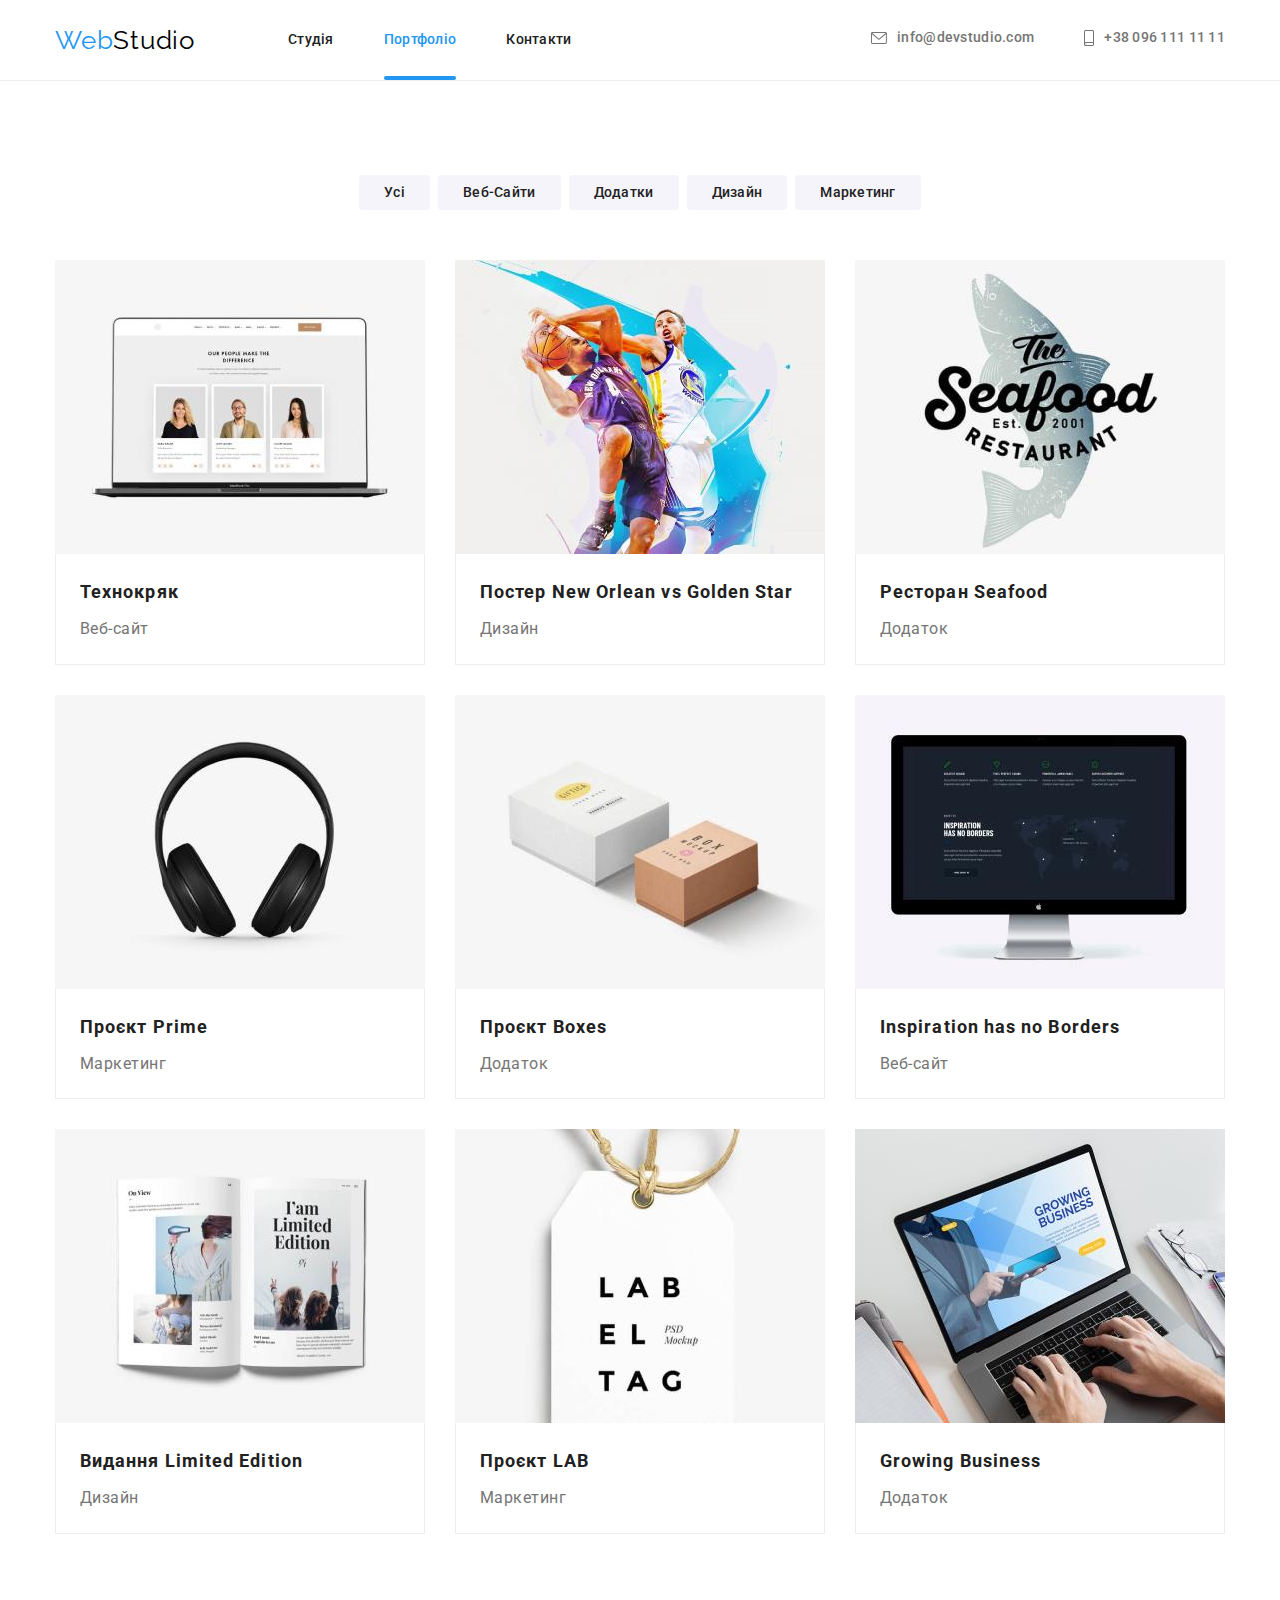
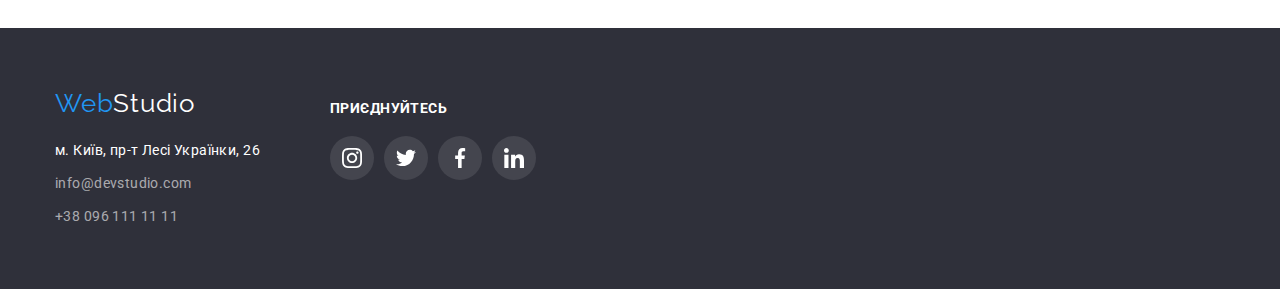
==== portfolio.html @ 1dca043f "previous" ====
<!DOCTYPE html>
<html lang="uk">
  <head>
    <meta charset="UTF-8" />
    <meta http-equiv="X-UA-Compatible" content="IE=edge" />
    <meta name="viewport" content="width=device-width, initial-scale=1.0" />
    <link rel="preconnect" href="https://fonts.googleapis.com" />
    <link rel="preconnect" href="https://fonts.gstatic.com" crossorigin />
    <link
      href="https://fonts.googleapis.com/css2?family=Raleway:wght@700&family=Roboto:wght@400;500;700;900&display=swap"
      rel="stylesheet"
    />
    <link
      rel="stylesheet"
      href="https://cdnjs.cloudflare.com/ajax/libs/modern-normalize/1.1.0/modern-normalize.min.css"
    />
    <link rel="stylesheet" href="./css/styles.css" />
    <title>Портфоліо</title>
  </head>
  <body>
    <header class="header">
      <div class="container">
        <nav class="main-nav">
          <a href="./index.html" class="header-logo"
            >Web<span class="logo-header">Studio</span></a
          >
          <ul class="header-list list-none">
            <li class="item">
              <a href="./index.html" class="header-link">Студія</a>
            </li>
            <li class="item">
              <a href="./portfolio.html" class="header-link current"
                >Портфоліо</a
              >
            </li>
            <li class="item"><a href="" class="header-link">Контакти</a></li>
          </ul>
          <ul class="navigation-list list-none">
            <li class="nav-item item">
              <a href="mailto:info@devstudio.com" class="nav-link">
                <svg width="16" height="12" class="nav-icons">
                  <use href="./images/icons.svg#icon-envelope"></use></svg
                >info@devstudio.com</a
              >
            </li>
            <li class="nav-item item">
              <a href="tel:+380961111111" class="nav-link">
                <svg width="10" height="16" class="nav-icons">
                  <use href="./images/icons.svg#icon-smartphone"></use></svg
                >+38 096 111 11 11</a
              >
            </li>
          </ul>
        </nav>
      </div>
    </header>
    <main class="portfolio-main">
      <section class="port-section section">
        <div class="container">
          <ul class="section-buttons list-none">
            <li class="item">
              <button type="button" class="section-button">Усі</button>
            </li>
            <li class="item">
              <button type="button" class="section-button">Веб-Сайти</button>
            </li>
            <li class="item">
              <button type="button" class="section-button">Додатки</button>
            </li>
            <li class="item">
              <button type="button" class="section-button">Дизайн</button>
            </li>
            <li class="item">
              <button type="button" class="section-button">Маркетинг</button>
            </li>
          </ul>
          <ul class="section-list list-none">
            <li class="item">
              <div class="card-thumb">
                  <img src="./images/img5.jpg" alt="ноутбук з сайтом" width="370" />
                  <div class="overlay"><p>Ресурс пропонує комплексні пропозиції з різним рівнем функціоналу та сервісів. Все це дозволить відвідувачу отримати вичерпні відомості про компанію чи приватну особу.</p>
                  </div>
                </div>
                <div class="card-content">
                  <h3>Технокряк</h3>
                  <p class="text" >Веб-сайт</p>
                </div>
            </li>
            <li class="item">
              <div class="card-thumb">
                <img src="./images/img6.jpg" alt="постер з волейболістами" width="370" />
                <div class="overlay"><p>Ресурс пропонує комплексні пропозиції з різним рівнем функціоналу та сервісів. Все це дозволить відвідувачу отримати вичерпні відомості про компанію чи приватну особу.</p>
                </div>
              </div>
                <div class="card-content">
                  <h3>Постер <span lang="en">New Orlean vs Golden Star</span></h3>
                  <p class="text" >Дизайн</p>
                </div>
            </li>
            <li class="item">
              <div class="card-thumb">
                <img src="./images/img7.jpg" alt="логотип ресторану" width="370" />
                <div class="overlay"><p>Ресурс пропонує комплексні пропозиції з різним рівнем функціоналу та сервісів. Все це дозволить відвідувачу отримати вичерпні відомості про компанію чи приватну особу.</p>
                </div>
              </div>
                <div class="card-content">
                  <h3>Ресторан <span lang="en">Seafood</span></h3>
                  <p class="text" >Додаток</p>
                </div>
            </li>
            <li class="item">
              <div class="card-thumb">
                <img src="./images/img8.jpg" alt="навушники" width="370" />
                <div class="overlay"><p>Ресурс пропонує комплексні пропозиції з різним рівнем функціоналу та сервісів. Все це дозволить відвідувачу отримати вичерпні відомості про компанію чи приватну особу.</p>
                </div>
              </div>
                <div class="card-content">
                  <h3>Проєкт <span lang="en">Prime</span></h3>
                  <p class="text" >Маркетинг</p>
                </div>
            </li>
            <li class="item">
              <div class="card-thumb">
                <img src="./images/img9.jpg" alt="коробки" width="370" />
                <div class="overlay"><p>Ресурс пропонує комплексні пропозиції з різним рівнем функціоналу та сервісів. Все це дозволить відвідувачу отримати вичерпні відомості про компанію чи приватну особу.</p>
                </div>
              </div>
                <div class="card-content">
                  <h3>Проєкт <span lang="en">Boxes</span></h3>
                  <p class="text" >Додаток</p>
                </div>
            </li>
            <li class="item">
              <div class="card-thumb">
                <img src="./images/img10.jpg" alt="монітор" width="370" />
                <div class="overlay"><p>Ресурс пропонує комплексні пропозиції з різним рівнем функціоналу та сервісів. Все це дозволить відвідувачу отримати вичерпні відомості про компанію чи приватну особу.</p>
                </div>
              </div>
                <div class="card-content">
                  <h3><span lang="en">Inspiration has no Borders</span></h3>
                  <p class="text" >Веб-сайт</p>
                </div>
            </li>
            <li class="item">
              <div class="card-thumb">
                <img src="./images/img11.jpg" alt="книга" width="370" />
                <div class="overlay"><p>Ресурс пропонує комплексні пропозиції з різним рівнем функціоналу та сервісів. Все це дозволить відвідувачу отримати вичерпні відомості про компанію чи приватну особу.</p>
                </div>
              </div>
                <div class="card-content">
                  <h3>Видання <span lang="en">Limited Edition</span></h3>
                  <p class="text" >Дизайн</p>
                </div>
            </li>
            <li class="item">
              <div class="card-thumb">
                <img src="./images/img12.jpg" alt="бірка" width="370" />
                <div class="overlay"><p>Ресурс пропонує комплексні пропозиції з різним рівнем функціоналу та сервісів. Все це дозволить відвідувачу отримати вичерпні відомості про компанію чи приватну особу.</p>
                </div>
              </div>
                <div class="card-content">
                  <h3>Проєкт <span lang="en">LAB</span></h3>
                  <p class="text" >Маркетинг</p>
                </div>
            </li>
            <li class="item">
              <div class="card-thumb">
                <img src="./images/img13.jpg" alt="ноутбук зі слайдом" width="370" />
                <div class="overlay"><p>Ресурс пропонує комплексні пропозиції з різним рівнем функціоналу та сервісів. Все це дозволить відвідувачу отримати вичерпні відомості про компанію чи приватну особу.</p>
                </div>
              </div>
                <div class="card-content">
                  <h3><span lang="en">Growing Business</span></h3>
                  <p class="text" >Додаток</p>
                </div>
            </li>
          </ul>
        </div>
      </section>
    </main>
    <footer class="footer">
      <div class="container flex-container">
        <div class="adress-div">
          <a href="./index.html" class="footer-logo"
            >Web<span class="logo-footer">Studio</span></a
          >
          <address class="adress">
            <ul class="adress-list list-none">
              <li class="item">
                <a
                  href="https://goo.gl/maps/jvyQEoxhQixPXmaCA"
                  target="_blank"
                  rel="noopener norederrer nofollow"
                  class="adress-map"
                  >м. Київ, пр-т Лесі Українки, 26<br
                /></a>
              </li>
              <li class="item">
                <a href="mailto:info@devstudio.com" class="adress-contact"
                  >info@devstudio.com</a
                ><br />
              </li>
              <li class="item">
                <a href="tel:+380961111111" class="adress-contact"
                  >+38 096 111 11 11</a
                >
              </li>
            </ul>
          </address>
        </div>
        <div class="footer-soc-container">
          <h3 class="footer-title">Приєднуйтесь</h3>
          <ul class="footer-soc-list list-none">
            <li class="footer-soc-item">
              <a href="" class="footer-soc-link"
                ><svg width="20" height="20" class="footer-soc-icons">
                  <use href="./images/icons.svg#icon-instagram"></use></svg
              ></a>
            </li>
            <li class="footer-soc-item">
              <a href="" class="footer-soc-link"
                ><svg width="20" height="20" class="footer-soc-icons">
                  <use href="./images/icons.svg#icon-twitter"></use></svg
              ></a>
            </li>
            <li class="footer-soc-item">
              <a href="" class="footer-soc-link"
                ><svg width="20" height="20" class="footer-soc-icons">
                  <use href="./images/icons.svg#icon-facebook"></use></svg
              ></a>
            </li>
            <li class="footer-soc-item">
              <a href="" class="footer-soc-link"
                ><svg width="20" height="20" class="footer-soc-icons">
                  <use href="./images/icons.svg#icon-linkedin"></use></svg
              ></a>
            </li>
          </ul>
        </div>
      </div>
    </footer>
  </body>
</html>
---- css/styles.css ----
body {
  font-family: "Roboto", "Raleway", sans-serif;
  color: #212121;
  background-color: var(--first-color);
}

:root {
  --first-color: #ffffff;
  --second-color: #212121;
  --third-color: #757575;
  --fourth-color: #2196f3;
  --fifth-color: #2f303a;
  --sixth-color: #f5f4fa;
  --seventh-color: #afb1b8;
  --section-list-gap: 30px;
}

p,
h1,
h2,
h3,
h4 {
  margin: 0px;
}

ul,
ol {
  margin: 0px;
  padding-left: 0px;
}

img {
  display: block;
  max-width: 100%;
  height: auto;
}

.container {
  width: 1200px;
  margin: 0 auto;
  padding: 0px 15px;
}

.hero-container {
  max-width: 1600px;
  margin-left: auto;
  margin-right: auto;
  padding: 200px 0px;
  background-image: linear-gradient(
      rgba(47, 48, 58, 0.4),
      rgba(47, 48, 58, 0.4)
    ),
    url(../images/hero.jpg);
  background-repeat: no-repeat;
  background-size: cover;
  background-position: center;
}

.section {
  padding-top: 94px;
  padding-bottom: 94px;
  background-color: #ffffff;
}

.backdrop {
  position: fixed;
  top: 0;
  left: 0;
  width: 100%;
  height: 100%;
  background-color: rgba(0, 0, 0, 0.2);
  opacity: 1;
  transition: opacity 750ms cubic-bezier(0.4, 0, 0.2, 1);
  
  

}

.backdrop.is-hidden  {
  opacity: 0;
  pointer-events: none;
  
}

.backdrop.is-hidden .modal {
  transform: translate(-50%, -50%) scale(0.9);
}

.modal {
  position: absolute;
  top: 50%;
  left: 50%;
  transform: translate(-50%, -50%) scale(1);

  min-width: 528px;
  min-height: 581px;
  background-color: var(--first-color);
  transition-property: scale;
  transition-duration: 750ms;
  transition-timing-function: cubic-bezier(0.4, 0, 0.2, 1);
 
}




.backdrop-button {
  position: absolute;
  top: 8px;
  right: 8px;
  display: flex;
  align-items: center;
  justify-content: center;
  width: 30px;
  height: 30px;
  background: #FFFFFF;
  border: 1px solid rgba(0, 0, 0, 0.1);
  border-radius: 50%;
  cursor: pointer;


}


.close-icon {
  padding: 6px, 6px;
}

.ideology-title {
  position: absolute;
  width: 1px;
  height: 1px;
  margin: -1px;
  border: 0;
  padding: 0;
  white-space: nowrap;
  clip-path: inset(100%);
  clip: rect(0 0 0 0);
  overflow: hidden;
}

.list-none {
  list-style-type: none;
}

/* Header */

.header {
  background-color: var(--first-color);
  border-bottom: 1px solid #ececec;

}

.main-nav {
  display: flex;
  align-items: center;
}

.header-list {
  padding: 0;
  margin-left: 93px;
  display: flex;
}

.header-list .item:not(:last-child) {
  margin-right: 50px;
}

.header-link {
  font-weight: 500;
  font-size: 14px;
  line-height: 1.14;
  letter-spacing: 0.02em;
  text-decoration: none;
  color: var(--second-color);
  display: block;
  padding-top: 32px;
  padding-bottom: 32px;
  position: relative;
  transition: color 250ms cubic-bezier(0.4, 0, 0.2, 1);
}

.header-link.current {
  color: var(--fourth-color);
}

.header-link:hover,
.header-link:focus {
  color: var(--fourth-color);
}

.header-link.current::after {
  position: absolute;
  width: 100%;
  height: 4px;
  background-color: var(--fourth-color);
  content: "";
  border-radius: 2px;
  left: 0px;
  bottom: 0px;
}


.header-logo {
  font-family: "Raleway";
  font-size: 26px;
  line-height: 1.19;
  letter-spacing: 0.03em;
  color: var(--fourth-color);
  text-decoration: none;
  display: block;
}

.footer-logo {
  font-family: "Raleway";
  font-size: 26px;
  line-height: 1.19;
  letter-spacing: 0.03em;
  color: var(--fourth-color);
  text-decoration: none;
  display: block;
  margin-bottom: 20px;
}

.logo-header {
  color: #000000;
}

.logo-footer {
  color: var(--first-color);
}

.navigation-list {
  margin-left: auto;

  display: flex;
}

.navigation-list .item + .item {
  margin-left: 50px;
}

.nav-link {
  font-weight: 500;
  font-size: 14px;
  line-height: 1.14;
  letter-spacing: 0.02em;
  color: var(--third-color);
  text-decoration: none;
  display: inline-flex;
  justify-content: center;
  align-items: center;
  transition: color 250ms cubic-bezier(0.4, 0, 0.2, 1);
}

.nav-link:hover,
.nav-link:focus {
  color: var(--fourth-color);
}

.nav-icons {
  margin-right: 10px;
  fill: currentColor;
}

/*main*/
.main-hero {
  background-color: var(--fifth-color);
  text-align: center;
}

.hero-title {
  font-weight: 900;
  font-size: 44px;
  line-height: 1.36;
  letter-spacing: 0.06em;
  text-transform: uppercase;
  margin-bottom: 30px;
  color: var(--first-color);
}

.hero-button {
  font-weight: 700;
  font-size: 16px;
  font-family: "Roboto";
  line-height: 1.88;
  letter-spacing: 0.06em;
  background-color: var(--fourth-color);
  box-shadow: 0px 4px 4px rgba(0, 0, 0, 0.15);
  border-radius: 4px;
  color: var(--first-color);
  border: none;
  padding: 10px 32px;
  cursor: pointer;
  transition: color 250ms cubic-bezier(0.4, 0, 0.2, 1), background-color 250ms cubic-bezier(0.4, 0, 0.2, 1);
}

.hero-button:hover,
.hero-button:focus {
  color: var(--first-color);
  background-color: rgba(41, 203, 255, 0.6);
}

.section-buttons {
  padding: 0;
  margin-bottom: 50px;
  display: flex;
  justify-content: center;
}

.section-button {
  font-family: "Roboto";
  font-weight: 500;
  font-size: 14px;
  line-height: 1.62;
  letter-spacing: 0.02em;
  color: var(--second-color);
  background-color: var(--sixth-color);
  border: none;
  padding: 6px 20px;
  border-radius: 4px;
  transition: color 250ms cubic-bezier(0.4, 0, 0.2, 1), background-color 250ms cubic-bezier(0.4, 0, 0.2, 1), box-shadow 250ms cubic-bezier(0.4, 0, 0.2, 1);
}

.item .section-button:first-child {
  padding: 6px 25px;
}

.section-buttons .item:not(:last-child) {
  margin-right: 8px;
}

.section-button:hover,
.section-button:focus {
  color: var(--first-color);
  background-color: var(--fourth-color);
  box-shadow: 0px 3px 1px rgba(0, 0, 0, 0.1), 0px 1px 2px rgba(0, 0, 0, 0.08),
    0px 2px 2px rgba(0, 0, 0, 0.12);
}

.card-thumb {
  position: relative;
  overflow: hidden;
  

}


.overlay {
  position: absolute;
  width: 100%;
  height: 100%;
  
  background-color: rgba(33, 150, 243, 0.9);
  transform: translateY(0);
  transition: transform 250ms linear;
  
}

.overlay>p {
  padding: 63px 24px;
  font-size: 18px;
  line-height: 1.55;
  letter-spacing: 0.03em;
  color: var(--first-color);
}

.section-list>.item:hover .overlay {
  transform: translateY(-100%);
}

.card-content {
  padding-left: 24px;
  padding-right: 24px;
  padding-bottom: 20px;
  padding-top: 20px;
  background: #ffffff;
  border: 1px solid #eeeeee;
  border-top: 0px;
}







.section-list {
  margin: 0;
  padding: 0;
  display: flex;
  flex-wrap: wrap;
  margin-right: calc(-1 * var(--section-list-gap));
  margin-bottom: calc(-1 * var(--section-list-gap));
  }



.section-list .item {
  margin-right: var(--section-list-gap);
  margin-bottom: var(--section-list-gap);
  flex-basis: calc(100% / 3 - var(--section-list-gap));
  transition: box-shadow 250ms cubic-bezier(0.4, 0, 0.2, 1);
}

.section-list>.item:hover,
.section-list>.item:focus {
  box-shadow: 0px 1px 1px rgba(0, 0, 0, 0.12), 0px 4px 4px rgba(0, 0, 0, 0.06),
    1px 4px 6px rgba(0, 0, 0, 0.16);
}

.section-list h3 {
  font-size: 18px;
  line-height: 2;
  letter-spacing: 0.06em;
  color: var(--second-color);
  margin-bottom: 4px;
}

.section-list .text {
  font-size: 16px;
  line-height: 1.87;
  letter-spacing: 0.03em;
  color: var(--third-color);
}

/*ideology*/

.ideology {
  padding-bottom: 0px;
}

.ideology-subtitle {
  font-size: 14px;
  line-height: 1.14;
  letter-spacing: 0.03em;
  text-transform: uppercase;
  color: var(--second-color);
  margin-bottom: 10px;
}

.ideology-list {
  display: flex;
}

.ideology-list .item {
  width: 270px;
}

.ideology-list .item:not(:last-child) {
  margin-right: 30px;
}

.ideology-list p {
  font-size: 14px;
  line-height: 1.71;
  letter-spacing: 0.03em;
  color: var(--third-color);
  margin-bottom: 0;
  width: 270px;
  margin-right: 30px;
}

.ideology-icon-container {
  display: flex;
  height: 120px;
  justify-content: center;
  align-items: center;
  margin-bottom: 30px;
  background: #f5f4fa;
  border-radius: 4px;
}

/*work*/

.work-list {
  display: flex;
  justify-content: space-between;
}

.work-title {
  font-size: 36px;
  line-height: 1.16;
  text-align: center;
  letter-spacing: 0.03em;
  color: var(--second-color);
  margin-bottom: 50px;
}

.work-thumb {
  position: relative;
}


.work-overlay {
  position: absolute;
  bottom: 0;
  width: 370px;
  height: 70px;
  background-color: rgba(47, 48, 58, 0.8);;
}

.work-overlay>p {
font-weight: 700;
font-size: 14px;
line-height: 1.14;
text-align: center;
letter-spacing: 0.03em;
text-transform: uppercase;
color: var(--first-color);
text-align: center;
padding-top: 27px;
}


/* team */

.team-title {
  font-family: "Roboto";
  font-size: 36px;
  line-height: 1.16;
  text-align: center;
  letter-spacing: 0.03em;
  color: #212121;
  margin-bottom: 50px;
}

.team {
  background-color: var(--sixth-color);
}

.team-list {
  padding: 0;
  display: flex;
  justify-content: space-between;
}

.team-card {
  background: var(--first-color);
  /* material shadow v1 */

  box-shadow: 0px 1px 3px rgba(0, 0, 0, 0.12), 0px 1px 1px rgba(0, 0, 0, 0.14),
    0px 2px 1px rgba(0, 0, 0, 0.2);
  border-radius: 0px 0px 4px 4px;
}

.team-content {
  padding-bottom: 30px;
  margin-top: 30px;
}

.teammate {
  margin-bottom: 10px;
}

.team-list h3 {
  font-weight: 500;
  font-size: 16px;
  line-height: 1.18;
  text-align: center;
  letter-spacing: 0.03em;
  color: var(--second-color);
}

.team-list p {
  font-size: 16px;
  line-height: 1.18;
  text-align: center;
  letter-spacing: 0.03em;
  color: var(--third-color);
  margin-bottom: 16px;
}

.team-soc-list {
  display: flex;
  justify-content: center;
  align-items: center;
}

.team-soc-item {
  width: 44px;
  height: 44px;
}

.team-soc-item:not(:last-child) {
  margin-right: 10px;
}

.team-soc-link {
  display: flex;
  justify-content: center;
  align-items: center;
  width: 100%;
  height: 100%;
  background-color: var(--first-color);
  border-radius: 50%;
  color: var(--seventh-color);
  transition: background-color 250ms cubic-bezier(0.4, 0, 0.2, 1), color 250ms cubic-bezier(0.4, 0, 0.2, 1);
}

.team-soc-link:hover,
.team-soc-link:focus {
  background-color: var(--fourth-color);
  color: var(--first-color);
}

.team-soc-icons {
  fill: currentColor;
}

/*company*/

.company-title {
  font-size: 36px;
  line-height: 1.16;
  text-align: center;
  letter-spacing: 0.03em;
  margin-bottom: 50px;

  color: #212121;
}

.company-list {
  display: flex;
  align-items: center;
  justify-content: space-between;
}

.company-container {
  display: flex;
  align-items: center;
  justify-content: center;
  width: 170px;
  height: 92px;
  border: 1px solid var(--seventh-color);
  border-radius: 4px;
  color: var(--seventh-color);
  transition: border-color 250ms cubic-bezier(0.4, 0, 0.2, 1), color 250ms cubic-bezier(0.4, 0, 0.2, 1);
}

.company-container:hover,
.company-container:focus {
  border-color: var(--fourth-color);
  color: var(--fourth-color);
}

.company-icon {
  fill: currentColor;
}

/*footer*/
.footer {
  background-color: var(--fifth-color);
  padding-top: 60px;
  padding-bottom: 60px;
}

.adress-list {
  padding: 0;
}

.adress-list .item:not(:last-child) {
  margin-bottom: 9px;
}

.adress-map {
  text-decoration: none;
  font-style: normal;
  font-size: 14px;
  line-height: 1.71;
  letter-spacing: 0.03em;
  color: var(--first-color);
  transition: color 250ms cubic-bezier(0.4, 0, 0.2, 1);
}

.adress-map:hover,
.adress-map:focus {
  color: rgba(255, 255, 255, 0.6);
}

.adress-contact {
  font-style: normal;
  font-size: 14px;
  line-height: 1.71;
  letter-spacing: 0.03em;
  text-decoration: none;
  color: rgba(255, 255, 255, 0.6);
  transition: color 250ms cubic-bezier(0.4, 0, 0.2, 1);
}

.adress-contact:hover,
.adress-contact:focus {
  color: var(--fourth-color);
}

.footer-title {
  font-size: 14px;
  line-height: 16px;
  letter-spacing: 0.03em;
  text-transform: uppercase;

  color: #ffffff;
  margin-bottom: 20px;
}

.flex-container {
  display: flex;
}

.adress-div {
  margin-right: 70px;
}

.footer-soc-container {
  margin-top: 12px;
}

.footer-soc-list {
  display: flex;
}

.footer-soc-item {
  width: 44px;
  height: 44px;
}

.footer-soc-item:not(:last-child) {
  margin-right: 10px;
}

.footer-soc-link {
  display: flex;
  background-color: rgba(255, 255, 255, 0.1);
  width: 100%;
  height: 100%;
  border-radius: 50%;
  align-items: center;
  justify-content: center;
  transition: background-color 250ms cubic-bezier(0.4, 0, 0.2, 1);
}


.footer-soc-link:hover,
.footer-soc-link:focus {
  background-color: var(--fourth-color);
}


.footer-soc-icons {
  fill: var(--first-color);
}
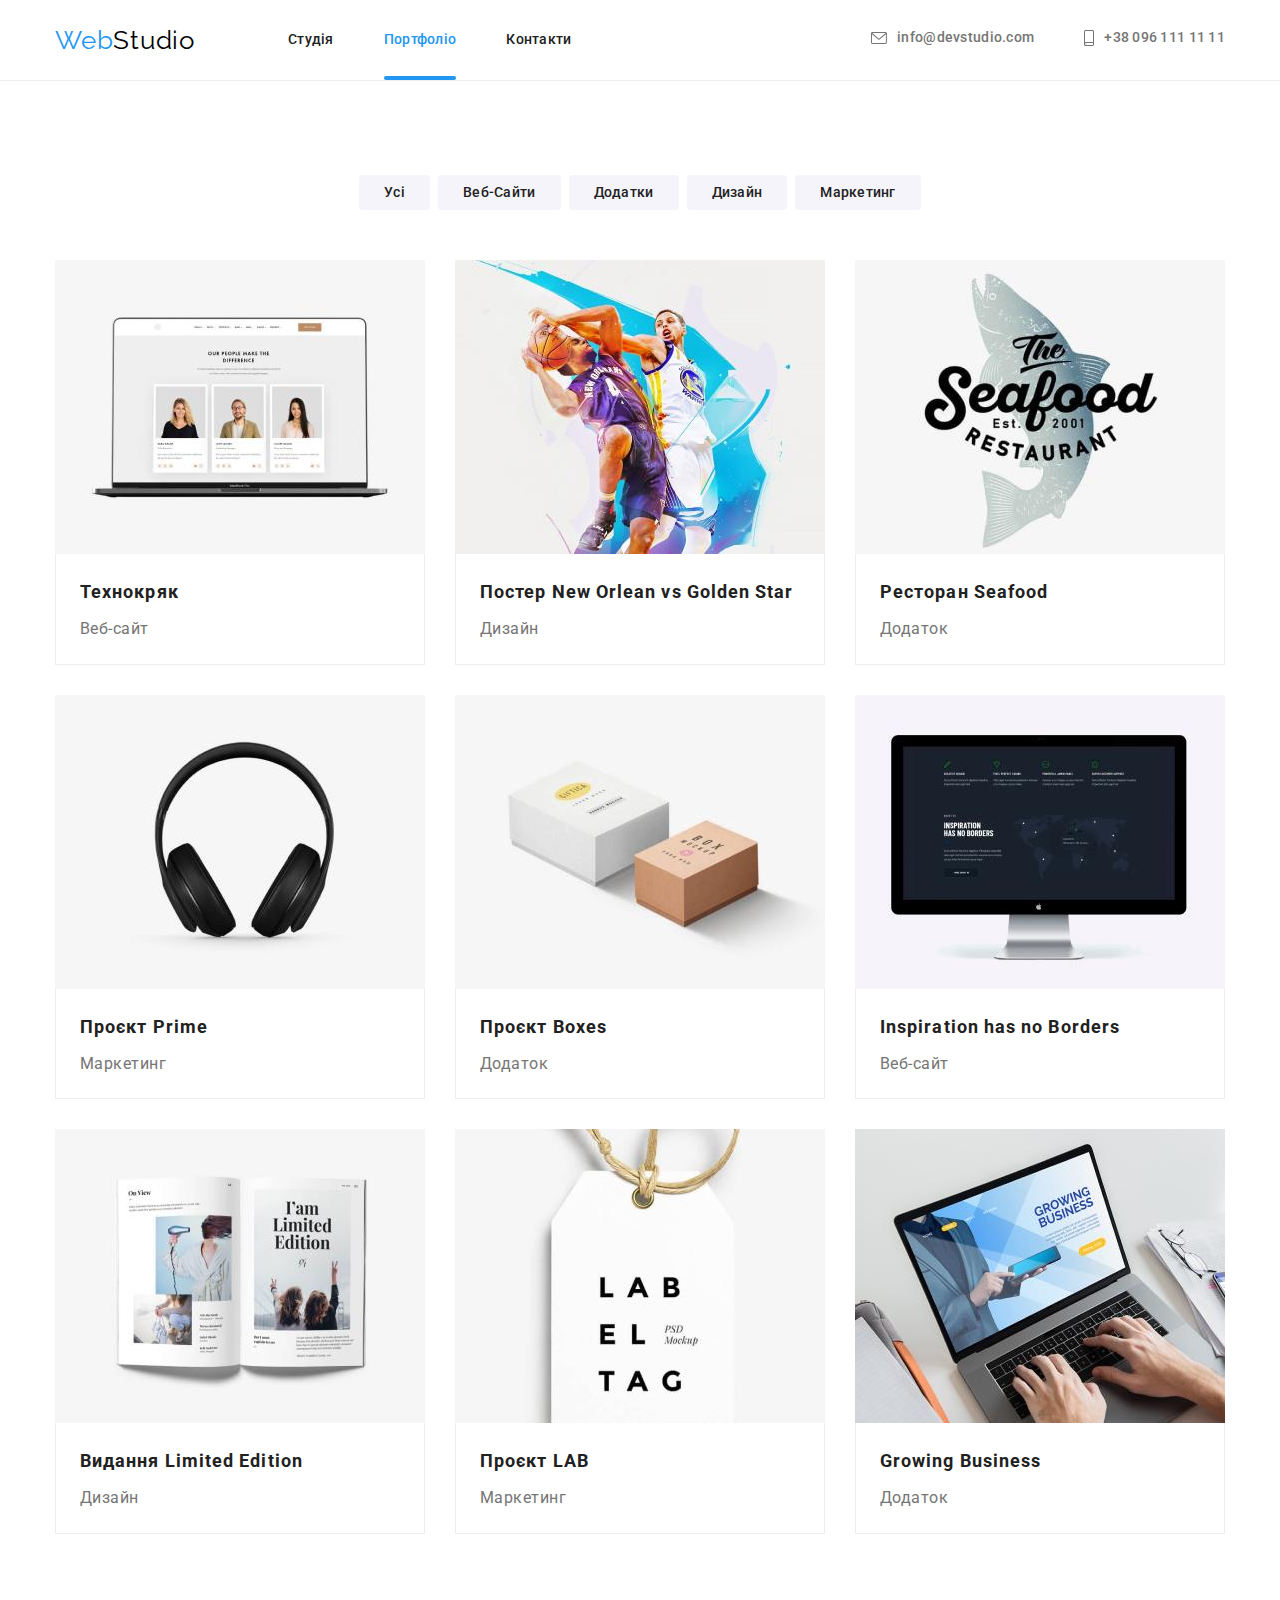
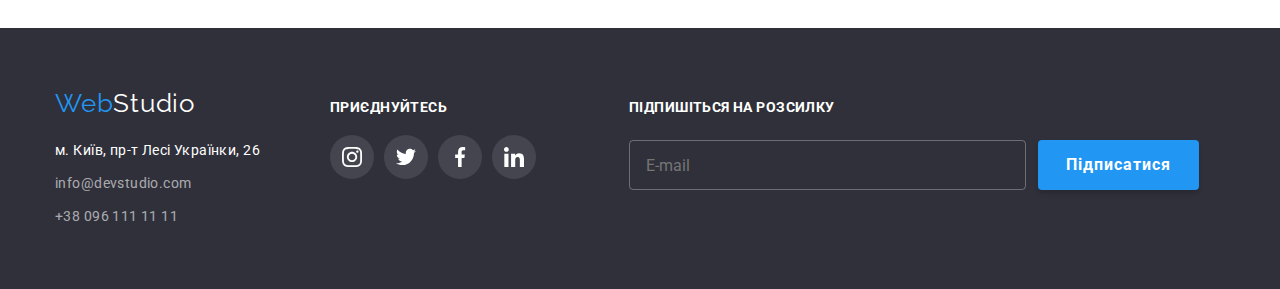
==== commit 3acce2ec: "forms+" ====
--- a/portfolio.html
+++ b/portfolio.html
@@ -181,9 +181,7 @@
     <footer class="footer">
       <div class="container flex-container">
         <div class="adress-div">
-          <a href="./index.html" class="footer-logo"
-            >Web<span class="logo-footer">Studio</span></a
-          >
+          <a href="./index.html" class="footer-logo">Web<span class="logo-footer">Studio</span></a>
           <address class="adress">
             <ul class="adress-list list-none">
               <li class="item">
@@ -196,14 +194,11 @@
                 /></a>
               </li>
               <li class="item">
-                <a href="mailto:info@devstudio.com" class="adress-contact"
-                  >info@devstudio.com</a
+                <a href="mailto:info@devstudio.com" class="adress-contact">info@devstudio.com</a
                 ><br />
               </li>
               <li class="item">
-                <a href="tel:+380961111111" class="adress-contact"
-                  >+38 096 111 11 11</a
-                >
+                <a href="tel:+380961111111" class="adress-contact">+38 096 111 11 11</a>
               </li>
             </ul>
           </address>
@@ -237,6 +232,13 @@
             </li>
           </ul>
         </div>
+        <form name="subscribe-form" class="subscribe-form">
+            <div class="footer-field">
+              <label for="email">Підпишіться на розсилку</label>
+              <input type="email" placeholder="E-mail">
+            </div>
+              <button type="submit" class="subscribe-form-button">Підписатися</button>
+        </form>
       </div>
     </footer>
   </body>
--- a/css/styles.css
+++ b/css/styles.css
@@ -91,6 +91,8 @@
   top: 50%;
   left: 50%;
   transform: translate(-50%, -50%) scale(1);
+  box-shadow: 0px 1px 3px rgba(0, 0, 0, 0.12), 0px 1px 1px rgba(0, 0, 0, 0.14), 0px 2px 1px rgba(0, 0, 0, 0.2);
+border-radius: 4px;
 
   min-width: 528px;
   min-height: 581px;
@@ -101,8 +103,168 @@
  
 }
 
-
-
+.modal-title {
+  padding-top: 40px;
+  padding-left: 40px;
+  padding-right: 40px;
+  margin-bottom: 12px;
+  font-size: 20px;
+  line-height: 1.15;
+  text-align: center;
+  letter-spacing: 0.03em;
+
+color: #212121;
+}
+
+.call-form {
+  margin-left: auto;
+  margin-right: auto;
+  width: 448px;
+
+  
+}
+
+.form-field {
+  position: relative;
+  margin-bottom: 10px;
+  display: flex;
+  flex-direction: column;
+}
+
+.form-field input {
+  height: 40px;
+  padding: 12px 42px;
+  margin: 0;
+  border: 1px solid rgba(33, 33, 33, 0.2);
+  border-radius: 4px;
+  transition: border-color 250ms cubic-bezier(0.4, 0, 0.2, 1);
+}
+
+.form-field label {
+  margin-bottom: 4px;
+  font-size: 12px;
+  line-height: 1.16;
+  letter-spacing: 0.01em;
+  border-color: var(--third-color);
+}
+
+.form-field input:hover, .form-field input:focus {
+ border-color: var(--fourth-color);
+}
+
+.call-form-icon {
+  position: absolute;
+  fill: var(--second-color);
+  left: 12px;
+  bottom: 11px;
+  transition: fill 250ms cubic-bezier(0.4, 0, 0.2, 1);
+}
+
+
+.form-field:hover .call-form-icon, .form-field:focus .call-form-icon {
+  fill: var(--fourth-color);
+}
+
+
+.form-field textarea {
+  height: 120px;
+  resize: none;
+  padding: 12px 16px;
+  margin: 0;
+  border: 1px solid rgba(33, 33, 33, 0.2);
+  border-radius: 4px;
+  transition: border-color 250ms cubic-bezier(0.4, 0, 0.2, 1);
+
+}
+
+.form-field textarea:hover, .form-field textarea:focus {
+  border-color: var(--fourth-color);
+}
+
+
+.form-field textarea::placeholder {
+  font-size: 12px;
+  line-height: 1.16;
+  letter-spacing: 0.01em;
+  color: rgba(117, 117, 117, 0.5);
+
+}
+
+.check-field {
+  position: relative;
+  margin-top: 20px;
+  margin-bottom: 30px;
+  display: flex;
+  display: block;
+  padding-left: 12px;
+  
+
+}
+
+.checkbox-icon {
+  position: absolute;
+  left: 10px;
+  top: 2px;
+  pointer-events: none;
+}
+
+.check-field label {
+  font-size: 14px;
+  line-height: 1.71;
+  letter-spacing: 0.03em;
+  color: var(--third-color);
+  margin-left: 8px;
+
+}
+
+
+.div-button {
+  text-align: center;
+}
+
+.call-form-button {
+  background: var(--fourth-color);
+  box-shadow: 0px 4px 4px rgba(0, 0, 0, 0.15);
+  border-radius: 4px;
+  padding: 10px 52px;
+  font-weight: 700;
+  font-size: 16px;
+  line-height: 1.88;
+  letter-spacing: 0.06em;
+  color: var(--first-color);
+  border: none;
+  cursor: pointer;
+  transition: color 250ms cubic-bezier(0.4, 0, 0.2, 1), background-color 250ms cubic-bezier(0.4, 0, 0.2, 1), box-shadow 250ms cubic-bezier(0.4, 0, 0.2, 1);
+}
+
+.call-form-button:hover,
+.call-form-button:focus {
+  color: var(--fourth-color);
+  background-color: var(--first-color);
+  box-shadow: 0px 3px 1px rgba(0, 0, 0, 0.1), 0px 1px 2px rgba(0, 0, 0, 0.08),
+    0px 2px 2px rgba(0, 0, 0, 0.12);
+}
+
+.policy-text {
+  position: relative;
+  text-decoration: none;
+  margin-left: 5px;
+}
+
+.policy-text::after {
+  position: absolute;
+  width: 117px;
+  height: 0.5px;
+  background-color: var(--fourth-color);
+  content: "";
+  left: -5px;
+  bottom: 1.5px;
+}
+
+.policy-text:visited {
+  color: var(--fourth-color);
+  
+}
 
 .backdrop-button {
   position: absolute;
@@ -113,17 +275,21 @@
   justify-content: center;
   width: 30px;
   height: 30px;
-  background: #FFFFFF;
+  background: var(--first-color);
   border: 1px solid rgba(0, 0, 0, 0.1);
   border-radius: 50%;
   cursor: pointer;
-
+  transition: fill 250ms cubic-bezier(0.4, 0, 0.2, 1);
 
 }
 
 
 .close-icon {
   padding: 6px, 6px;
+}
+
+.backdrop-button:hover, .backdrop-button:focus {
+  fill: var(--fourth-color);
 }
 
 .ideology-title {
@@ -705,6 +871,7 @@
 
 .flex-container {
   display: flex;
+  align-items: baseline;
 }
 
 .adress-div {
@@ -712,7 +879,7 @@
 }
 
 .footer-soc-container {
-  margin-top: 12px;
+  margin-right: 93px;
 }
 
 .footer-soc-list {
@@ -749,3 +916,72 @@
 .footer-soc-icons {
   fill: var(--first-color);
 }
+
+.subscribe-form {
+  display: flex;
+  align-items: flex-end;
+  width: 570px;
+  
+}
+
+.footer-field {
+  width: 100%;
+  display: flex;
+  flex-direction: column;
+  margin-right: 12px;
+  
+}
+
+.footer-field label {
+font-weight: 700;
+font-size: 14px;
+line-height: 1.71;
+letter-spacing: 0.03em;
+text-transform: uppercase;
+color: var(--first-color);
+margin-bottom: 20px;
+}
+
+.footer-field input {
+  padding-left: 16px;
+  height: 50px;
+  border: 1px solid rgba(255, 255, 255, 0.3);
+  border-radius: 4px;
+  background-color: inherit;
+}
+
+
+.subscribe-form-button {
+  display: flex;
+  align-items: center;
+    border-radius: 4px;
+  padding: 10px 28px 10px 28px;
+  font-weight: 700;
+  font-size: 16px;
+  line-height: 1.88;
+  letter-spacing: 0.06em;
+  background: var(--fourth-color);
+  box-shadow: 0px 4px 4px rgba(0, 0, 0, 0.15);
+  color: var(--first-color);
+  border: none;
+  cursor: pointer;
+  transition: color 250ms cubic-bezier(0.4, 0, 0.2, 1), background-color 250ms cubic-bezier(0.4, 0, 0.2, 1), box-shadow 250ms cubic-bezier(0.4, 0, 0.2, 1);
+}
+
+
+.footer-form-icon {
+  fill: var(--first-color);
+  margin-left: 10px;
+  transition: fill 250ms cubic-bezier(0.4, 0, 0.2, 1)
+}
+
+.subscribe-form-button:hover, .subscribe-form-button:focus {
+  color: var(--fourth-color);
+  background-color: var(--first-color);
+  box-shadow: 0px 3px 1px rgba(0, 0, 0, 0.1), 0px 1px 2px rgba(0, 0, 0, 0.08),
+    0px 2px 2px rgba(0, 0, 0, 0.12);
+}
+
+.subscribe-form-button:hover .footer-form-icon {
+  fill: var(--fourth-color);
+}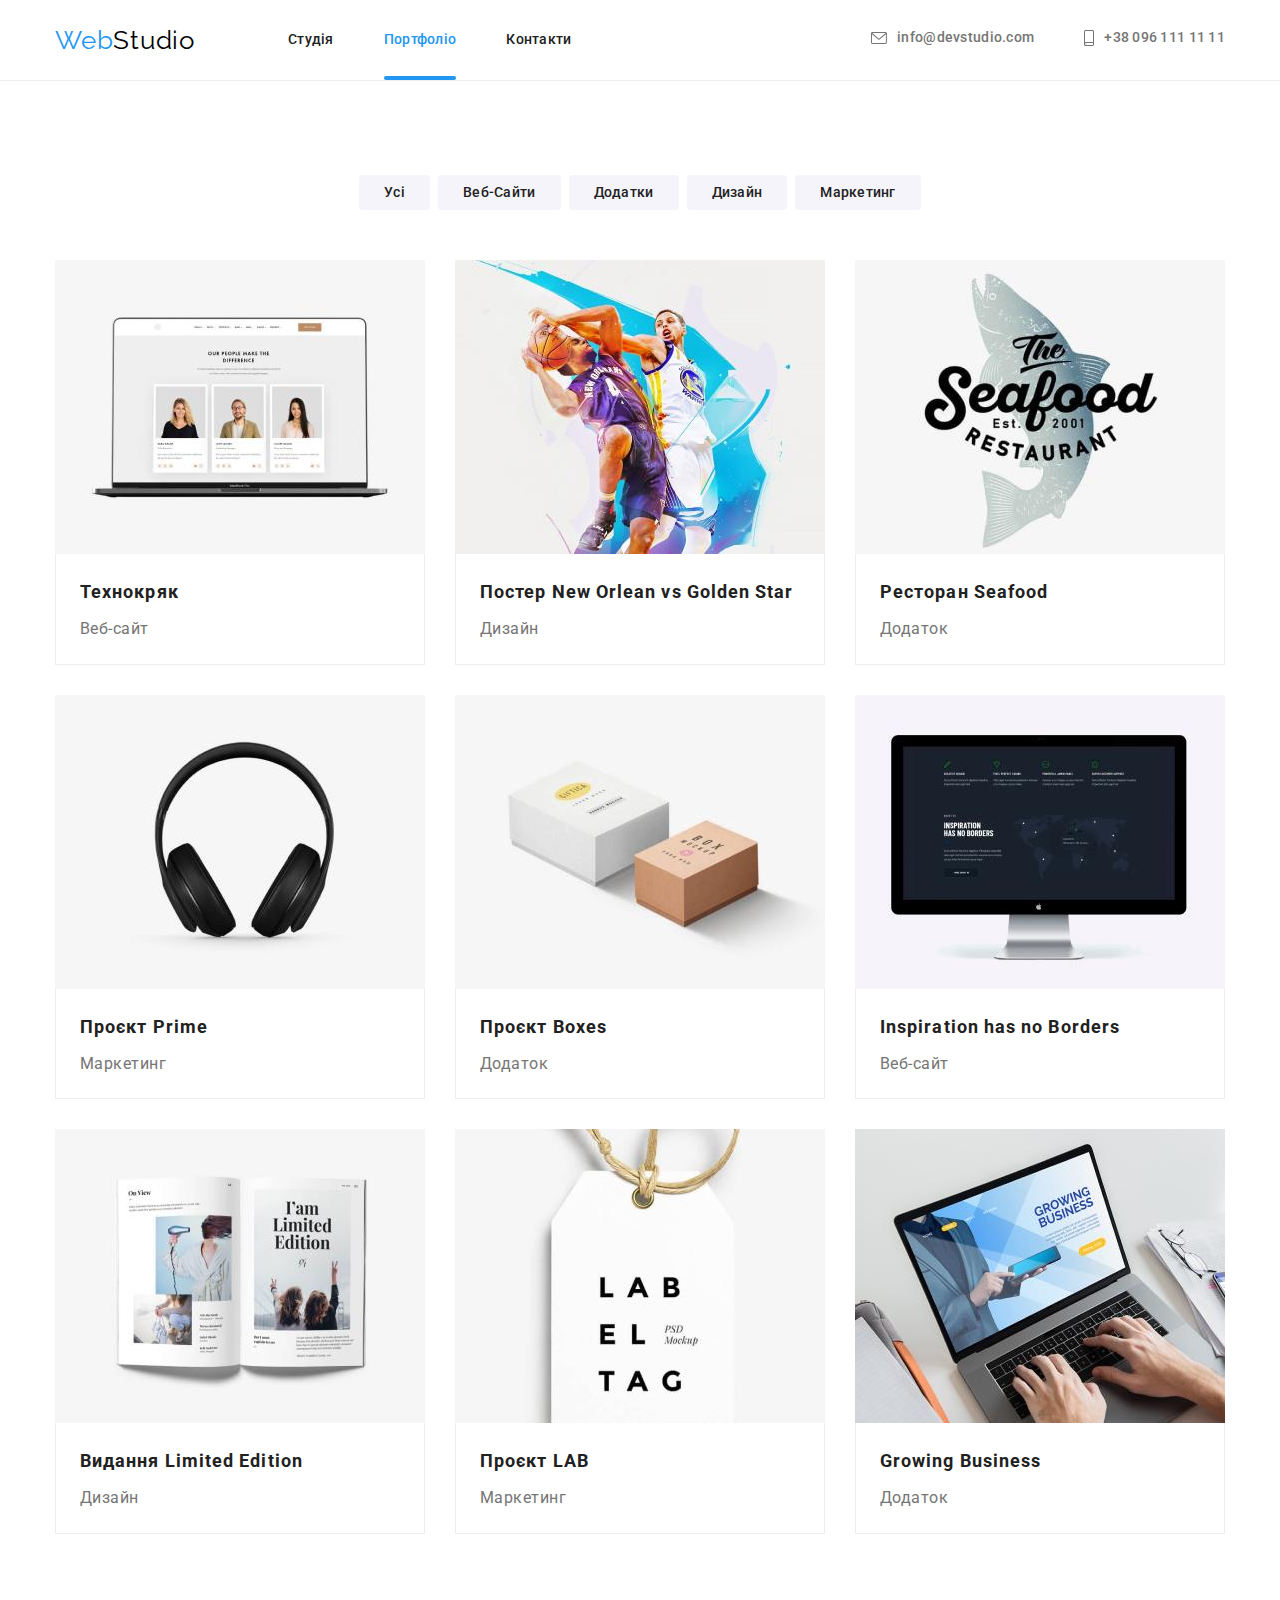
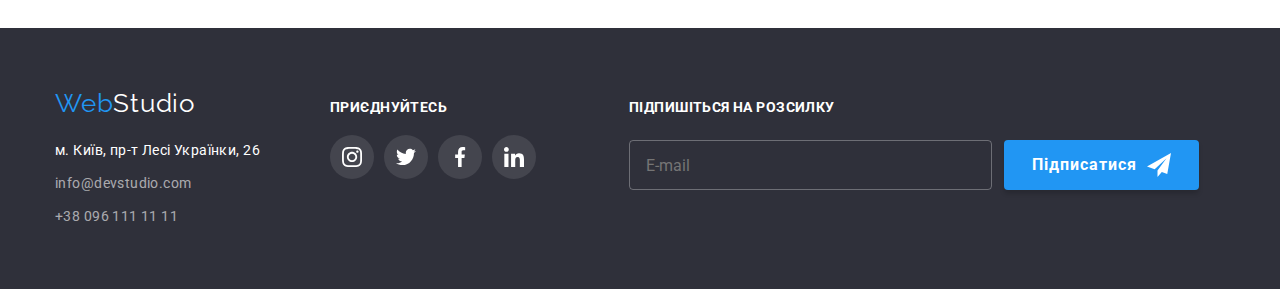
==== commit cf4bc7e2: "new" ====
--- a/portfolio.html
+++ b/portfolio.html
@@ -204,7 +204,7 @@
           </address>
         </div>
         <div class="footer-soc-container">
-          <h3 class="footer-title">Приєднуйтесь</h3>
+          <h3 class="footer-soc-title">Приєднуйтесь</h3>
           <ul class="footer-soc-list list-none">
             <li class="footer-soc-item">
               <a href="" class="footer-soc-link"
@@ -233,11 +233,13 @@
           </ul>
         </div>
         <form name="subscribe-form" class="subscribe-form">
-            <div class="footer-field">
+            <div class="subscribe-form-field">
               <label for="email">Підпишіться на розсилку</label>
-              <input type="email" placeholder="E-mail">
+              <input type="email" placeholder="E-mail" class="subscribe-form-input">
             </div>
-              <button type="submit" class="subscribe-form-button">Підписатися</button>
+              <button type="submit" class="subscribe-form-button">Підписатися<svg width="24" height="24" class="subscribe-form-icon">
+                <use href="./images/icons.svg#icon-send"></use></svg>
+              </button>
         </form>
       </div>
     </footer>
--- a/css/styles.css
+++ b/css/styles.css
@@ -120,8 +120,6 @@
   margin-left: auto;
   margin-right: auto;
   width: 448px;
-
-  
 }
 
 .form-field {
@@ -137,7 +135,8 @@
   margin: 0;
   border: 1px solid rgba(33, 33, 33, 0.2);
   border-radius: 4px;
-  transition: border-color 250ms cubic-bezier(0.4, 0, 0.2, 1);
+  transition: border 250ms cubic-bezier(0.4, 0, 0.2, 1);
+  outline: none;
 }
 
 .form-field label {
@@ -145,12 +144,15 @@
   font-size: 12px;
   line-height: 1.16;
   letter-spacing: 0.01em;
-  border-color: var(--third-color);
+  border-color: var(--third-color); 
 }
 
 .form-field input:hover, .form-field input:focus {
- border-color: var(--fourth-color);
-}
+ border: 1px solid var(--fourth-color);
+}
+
+
+
 
 .call-form-icon {
   position: absolute;
@@ -161,7 +163,7 @@
 }
 
 
-.form-field:hover .call-form-icon, .form-field:focus .call-form-icon {
+.form-field input:hover + .call-form-icon, .form-field input:focus + .call-form-icon {
   fill: var(--fourth-color);
 }
 
@@ -174,6 +176,7 @@
   border: 1px solid rgba(33, 33, 33, 0.2);
   border-radius: 4px;
   transition: border-color 250ms cubic-bezier(0.4, 0, 0.2, 1);
+  outline: none;
 
 }
 
@@ -187,33 +190,45 @@
   line-height: 1.16;
   letter-spacing: 0.01em;
   color: rgba(117, 117, 117, 0.5);
-
 }
 
 .check-field {
-  position: relative;
   margin-top: 20px;
   margin-bottom: 30px;
-  display: flex;
-  display: block;
-  padding-left: 12px;
-  
+}
+
+.checkbox {
+  appearance: none;
+}
+
+
+.checkbox:checked + .checkbox-icon {
+  background-image: url(../images/icon-check.svg);
+  background-size: contain;
+  background-origin: border-box;
+  border-color: var(--fourth-color);
+  background-color: var(--fourth-color);
 
 }
 
 .checkbox-icon {
-  position: absolute;
-  left: 10px;
-  top: 2px;
-  pointer-events: none;
+  display: inline-block;
+  width: 16px;
+  height: 15px;
+  border: 2px solid #212121;
+  border-radius: 4px;
+  margin-right: 7px;
 }
 
 .check-field label {
+  display: flex;
+  align-items: center;
   font-size: 14px;
   line-height: 1.71;
   letter-spacing: 0.03em;
   color: var(--third-color);
-  margin-left: 8px;
+  margin-left: 7px;
+  
 
 }
 
@@ -254,11 +269,11 @@
 .policy-text::after {
   position: absolute;
   width: 117px;
-  height: 0.5px;
+  height: 1px;
   background-color: var(--fourth-color);
   content: "";
   left: -5px;
-  bottom: 1.5px;
+  bottom: 6px;
 }
 
 .policy-text:visited {
@@ -859,7 +874,7 @@
   color: var(--fourth-color);
 }
 
-.footer-title {
+.footer-soc-title {
   font-size: 14px;
   line-height: 16px;
   letter-spacing: 0.03em;
@@ -924,7 +939,7 @@
   
 }
 
-.footer-field {
+.subscribe-form-field {
   width: 100%;
   display: flex;
   flex-direction: column;
@@ -932,7 +947,7 @@
   
 }
 
-.footer-field label {
+.subscribe-form-field label {
 font-weight: 700;
 font-size: 14px;
 line-height: 1.71;
@@ -942,12 +957,14 @@
 margin-bottom: 20px;
 }
 
-.footer-field input {
+.subscribe-form-field input {
   padding-left: 16px;
   height: 50px;
   border: 1px solid rgba(255, 255, 255, 0.3);
   border-radius: 4px;
   background-color: inherit;
+  color: var(--sixth-color);
+  outline: none;
 }
 
 
@@ -969,7 +986,7 @@
 }
 
 
-.footer-form-icon {
+.subscribe-form-icon {
   fill: var(--first-color);
   margin-left: 10px;
   transition: fill 250ms cubic-bezier(0.4, 0, 0.2, 1)
